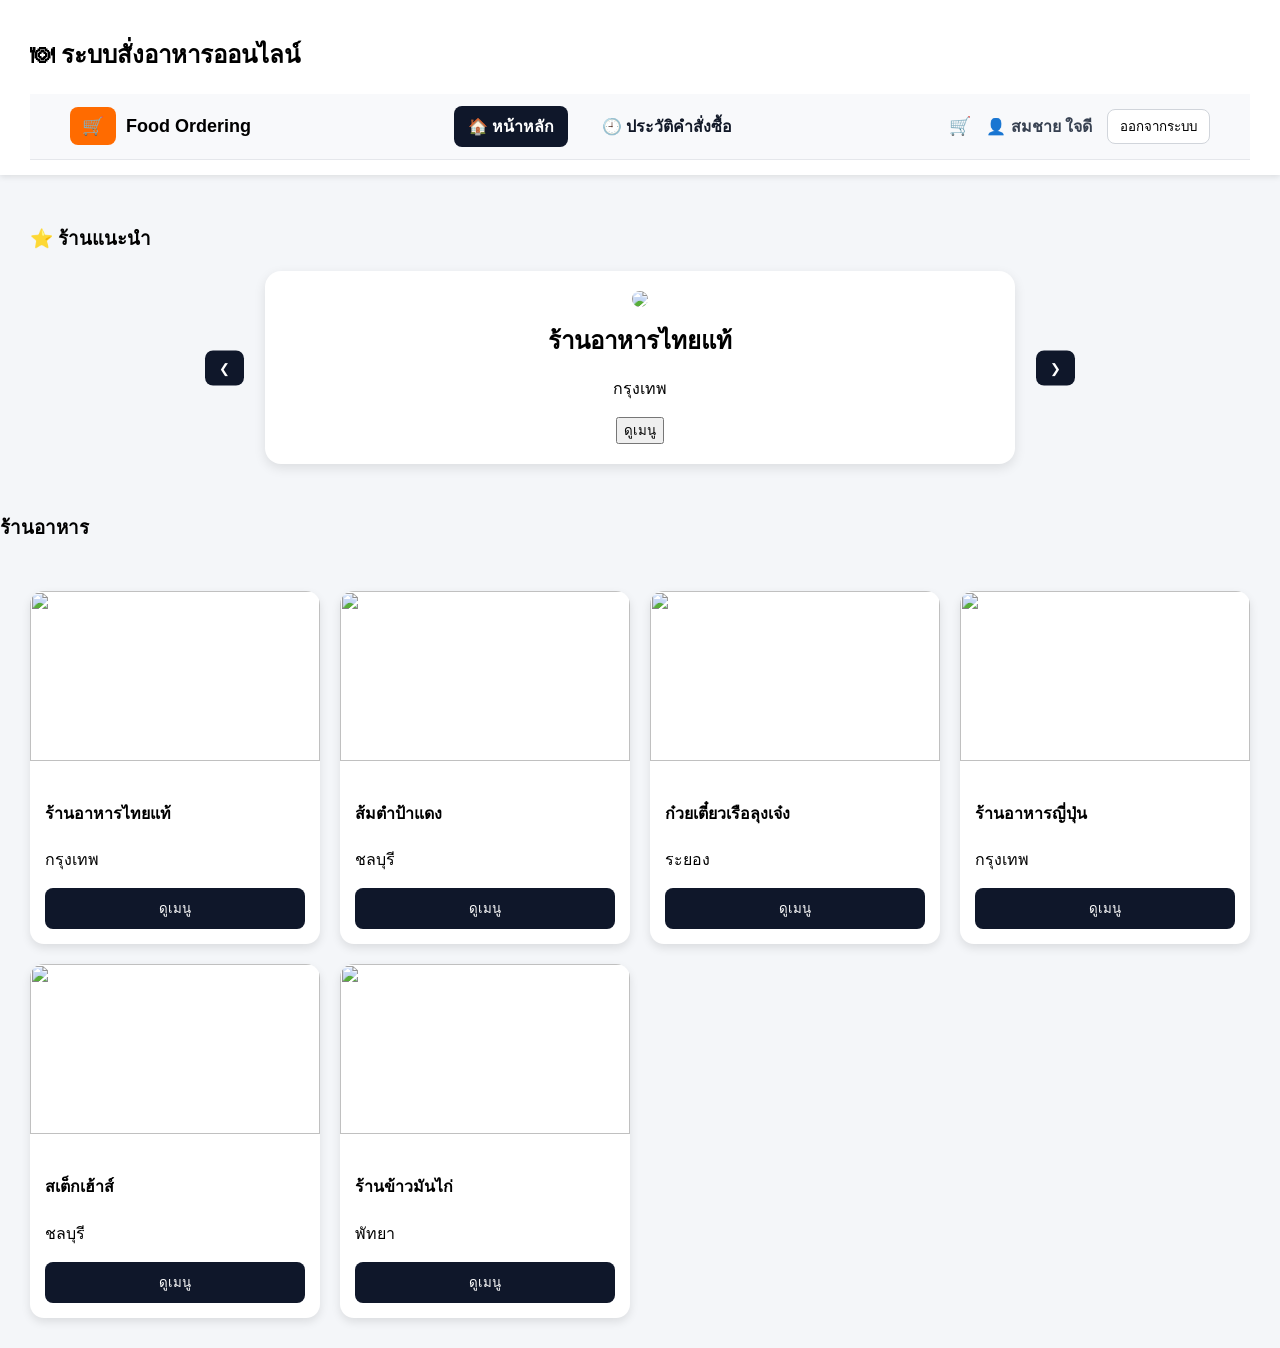
==== view2/index.html @ 931a34e5 "Add files via upload" ====
<!DOCTYPE html>
<html lang="th">
<head>
    
  <meta charset="UTF-8">
  <title>ระบบสั่งอาหารออนไลน์</title>
  <link rel="stylesheet" href="style.css">
</head>
<body>

<header>
  <h2>🍽 ระบบสั่งอาหารออนไลน์</h2>
  <nav class="navbar">
  <div class="nav-left">
    <div class="logo">
      🛒
    </div>
    <span class="brand">Food Ordering</span>
  </div>

  <div class="nav-center">
    <a href="#" class="active">🏠 หน้าหลัก</a>
    <a href="#">🕘 ประวัติคำสั่งซื้อ</a>
  </div>

  <div class="nav-right">
    <span class="cart">🛒</span>
    <span class="user">👤 สมชาย ใจดี</span>
    <button class="logout">ออกจากระบบ</button>
  </div>
</nav>
</header>

<!-- ⭐ ร้านแนะนำ -->
<section class="recommend">
  <h3>⭐ ร้านแนะนำ</h3>

  <div class="slider">

    <button class="nav prev" onclick="prevSlide()">❮</button>

    <div class="slide" id="slide"></div>

    <button class="nav next" onclick="nextSlide()">❯</button>

  </div>
</section>

<!-- ร้านอาหารทั้งหมด -->
<section>
  <h3>ร้านอาหาร</h3>
  <div class="restaurant-list" id="restaurantList"></div>
</section>

<!-- หน้าเมนู -->
<section id="menuPage" class="hidden">
  <button onclick="goHome()">⬅ กลับหน้าร้าน</button>
  <h3 id="menuTitle"></h3>
  <div class="menu-list" id="menuList"></div>
</section>

<script src="script.js"></script>
</body>
</html>
---- view2/style.css ----
body{
  font-family: Arial, sans-serif;
  margin:0;
  background:#f4f6f9;
}

header{
  background:#fff;
  padding:15px 30px;
  font-weight:bold;
  box-shadow:0 2px 6px rgba(0,0,0,0.1);
}

/* slider */
.recommend{
  padding:30px;
}

.slider{
  position:relative;
  max-width:750px;
  margin:auto;
}

.slide{
  background:#fff;
  border-radius:16px;
  padding:20px;
  text-align:center;
  box-shadow:0 4px 12px rgba(0,0,0,0.1);
}

.slide img{
  width:100%;
  max-height:320px;
  object-fit:cover;
  border-radius:12px;
}

.slide h2{
  margin:10px 0 5px;
}

.nav{
  position:absolute;
  top:50%;
  transform:translateY(-50%);
  background:#0f172a;
  color:white;
  border:none;
  padding:10px 14px;
  border-radius:8px;
  cursor:pointer;
}

.prev{ left:-60px; }
.next{ right:-60px; }

/* ร้านอาหาร */
.restaurant-list{
  display:grid;
  grid-template-columns:repeat(auto-fit,minmax(260px,1fr));
  gap:20px;
  padding:30px;
}

.card{
  background:#fff;
  border-radius:14px;
  overflow:hidden;
  box-shadow:0 4px 10px rgba(0,0,0,0.1);
}

.card img{
  width:100%;
  height:170px;
  object-fit:cover;
}

.card-content{
  padding:15px;
}

.card button{
  width:100%;
  padding:10px;
  border:none;
  background:#0f172a;
  color:white;
  border-radius:8px;
  cursor:pointer;
}

/* เมนู */
.menu-list{
  display:grid;
  grid-template-columns:repeat(auto-fit,minmax(220px,1fr));
  gap:20px;
  padding:20px;
}

.menu-item{
  background:#fff;
  border-radius:12px;
  overflow:hidden;
  box-shadow:0 3px 8px rgba(0,0,0,0.1);
}

.menu-item img{
  width:100%;
  height:140px;
  object-fit:cover;
}

.menu-item div{
  padding:12px;
}

.hidden{
  display:none;
}
/* NAVBAR */
.navbar{
  display:flex;
  justify-content:space-between;
  align-items:center;
  padding:12px 40px;
  background:#f8f9fb;
  border-bottom:1px solid #e5e7eb;
}

.nav-left{
  display:flex;
  align-items:center;
  gap:10px;
}

.logo{
  background:#ff6b00;
  color:white;
  padding:8px 12px;
  border-radius:8px;
  font-size:18px;
}

.brand{
  font-weight:600;
  font-size:18px;
}

.nav-center{
  display:flex;
  gap:20px;
}

.nav-center a{
  text-decoration:none;
  padding:8px 14px;
  border-radius:8px;
  color:#111827;
}

.nav-center a.active{
  background:#0f172a;
  color:white;
}

.nav-right{
  display:flex;
  align-items:center;
  gap:15px;
}

.cart{
  font-size:18px;
  cursor:pointer;
}

.user{
  color:#374151;
}

.logout{
  border:1px solid #d1d5db;
  padding:6px 12px;
  border-radius:8px;
  background:white;
  cursor:pointer;
}
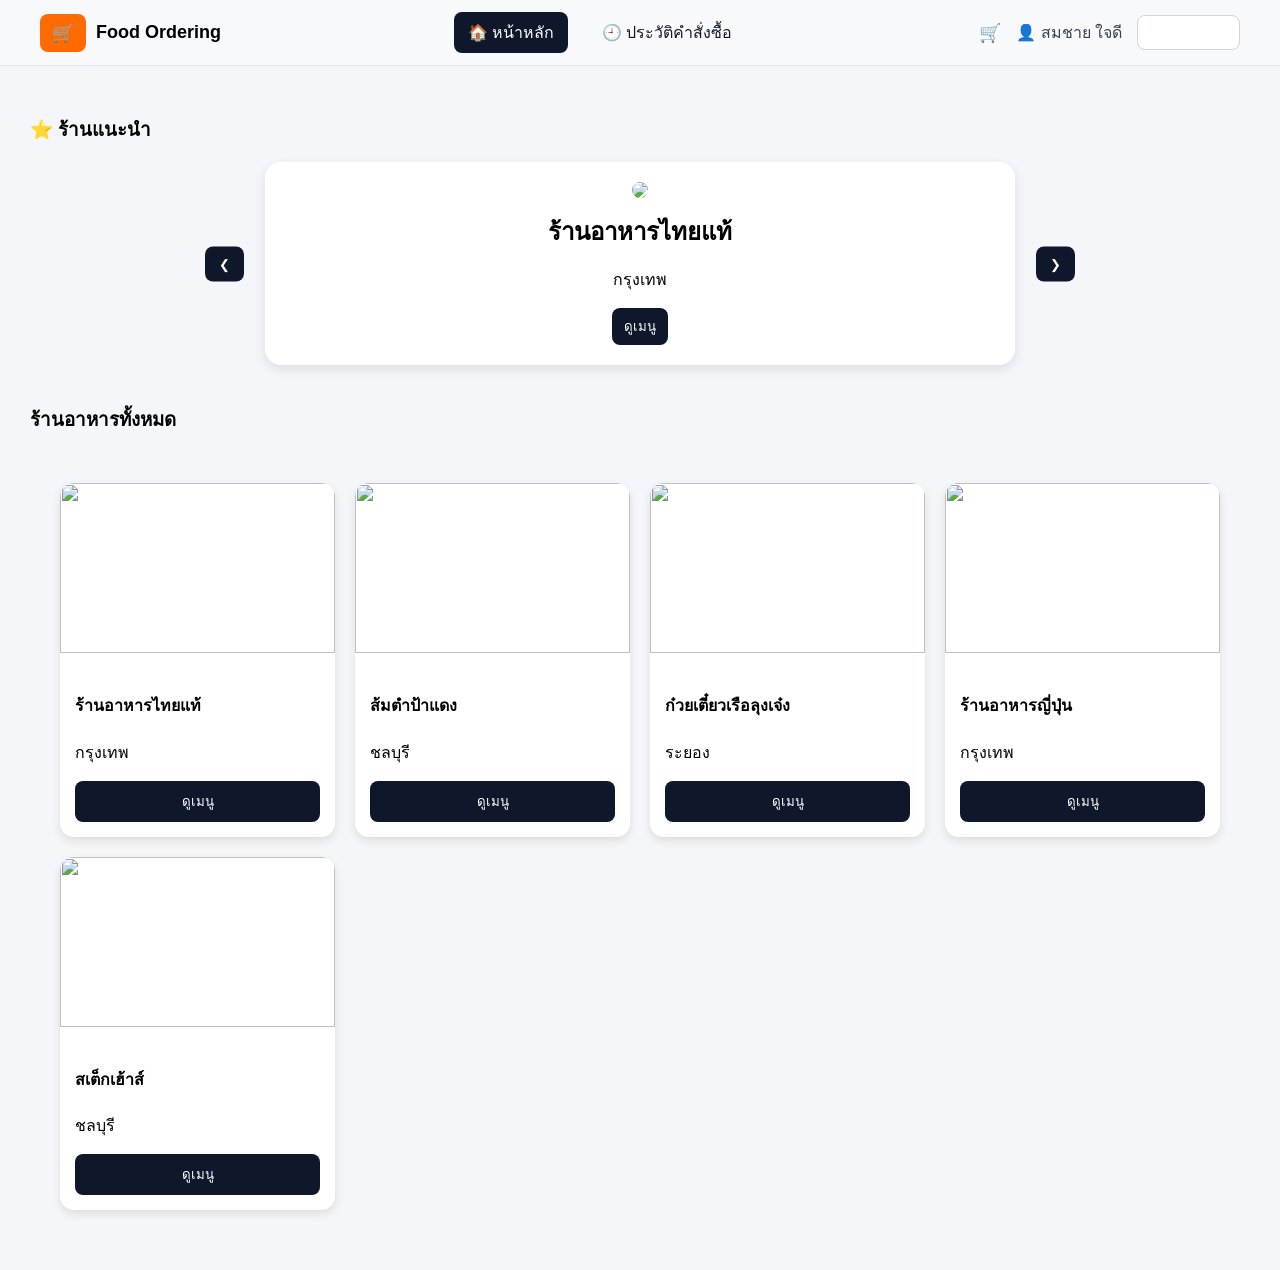
==== commit d9f2ad1a: "Add files via upload" ====
--- a/view2/index.html
+++ b/view2/index.html
@@ -1,25 +1,21 @@
 <!DOCTYPE html>
 <html lang="th">
 <head>
-    
   <meta charset="UTF-8">
   <title>ระบบสั่งอาหารออนไลน์</title>
   <link rel="stylesheet" href="style.css">
 </head>
 <body>
 
-<header>
-  <h2>🍽 ระบบสั่งอาหารออนไลน์</h2>
-  <nav class="navbar">
+<!-- ✅ NAVBAR -->
+<nav class="navbar">
   <div class="nav-left">
-    <div class="logo">
-      🛒
-    </div>
+    <div class="logo">🛒</div>
     <span class="brand">Food Ordering</span>
   </div>
 
   <div class="nav-center">
-    <a href="#" class="active">🏠 หน้าหลัก</a>
+    <a href="#" class="active" onclick="goHome()">🏠 หน้าหลัก</a>
     <a href="#">🕘 ประวัติคำสั่งซื้อ</a>
   </div>
 
@@ -29,32 +25,24 @@
     <button class="logout">ออกจากระบบ</button>
   </div>
 </nav>
-</header>
 
 <!-- ⭐ ร้านแนะนำ -->
-<section class="recommend">
+<section class="recommend" id="homeSection">
   <h3>⭐ ร้านแนะนำ</h3>
 
   <div class="slider">
+    <button class="nav prev" onclick="prevSlide()">❮</button>
+    <div class="slide" id="slide"></div>
+    <button class="nav next" onclick="nextSlide()">❯</button>
+  </div>
 
-    <button class="nav prev" onclick="prevSlide()">❮</button>
-
-    <div class="slide" id="slide"></div>
-
-    <button class="nav next" onclick="nextSlide()">❯</button>
-
-  </div>
-</section>
-
-<!-- ร้านอาหารทั้งหมด -->
-<section>
-  <h3>ร้านอาหาร</h3>
+  <h3 style="margin-top:40px;">ร้านอาหารทั้งหมด</h3>
   <div class="restaurant-list" id="restaurantList"></div>
 </section>
 
-<!-- หน้าเมนู -->
+<!-- ✅ หน้าเมนู -->
 <section id="menuPage" class="hidden">
-  <button onclick="goHome()">⬅ กลับหน้าร้าน</button>
+  <button class="back-btn" onclick="goHome()">⬅ กลับหน้าร้าน</button>
   <h3 id="menuTitle"></h3>
   <div class="menu-list" id="menuList"></div>
 </section>
--- a/view2/style.css
+++ b/view2/style.css
@@ -186,4 +186,17 @@
   border-radius:8px;
   background:white;
   cursor:pointer;
+}
+
+button{
+  padding:8px 12px;
+  border:none;
+  border-radius:8px;
+  background:#0f172a;
+  color:white;
+  cursor:pointer;
+}
+
+.back-btn{
+  margin:20px;
 }
